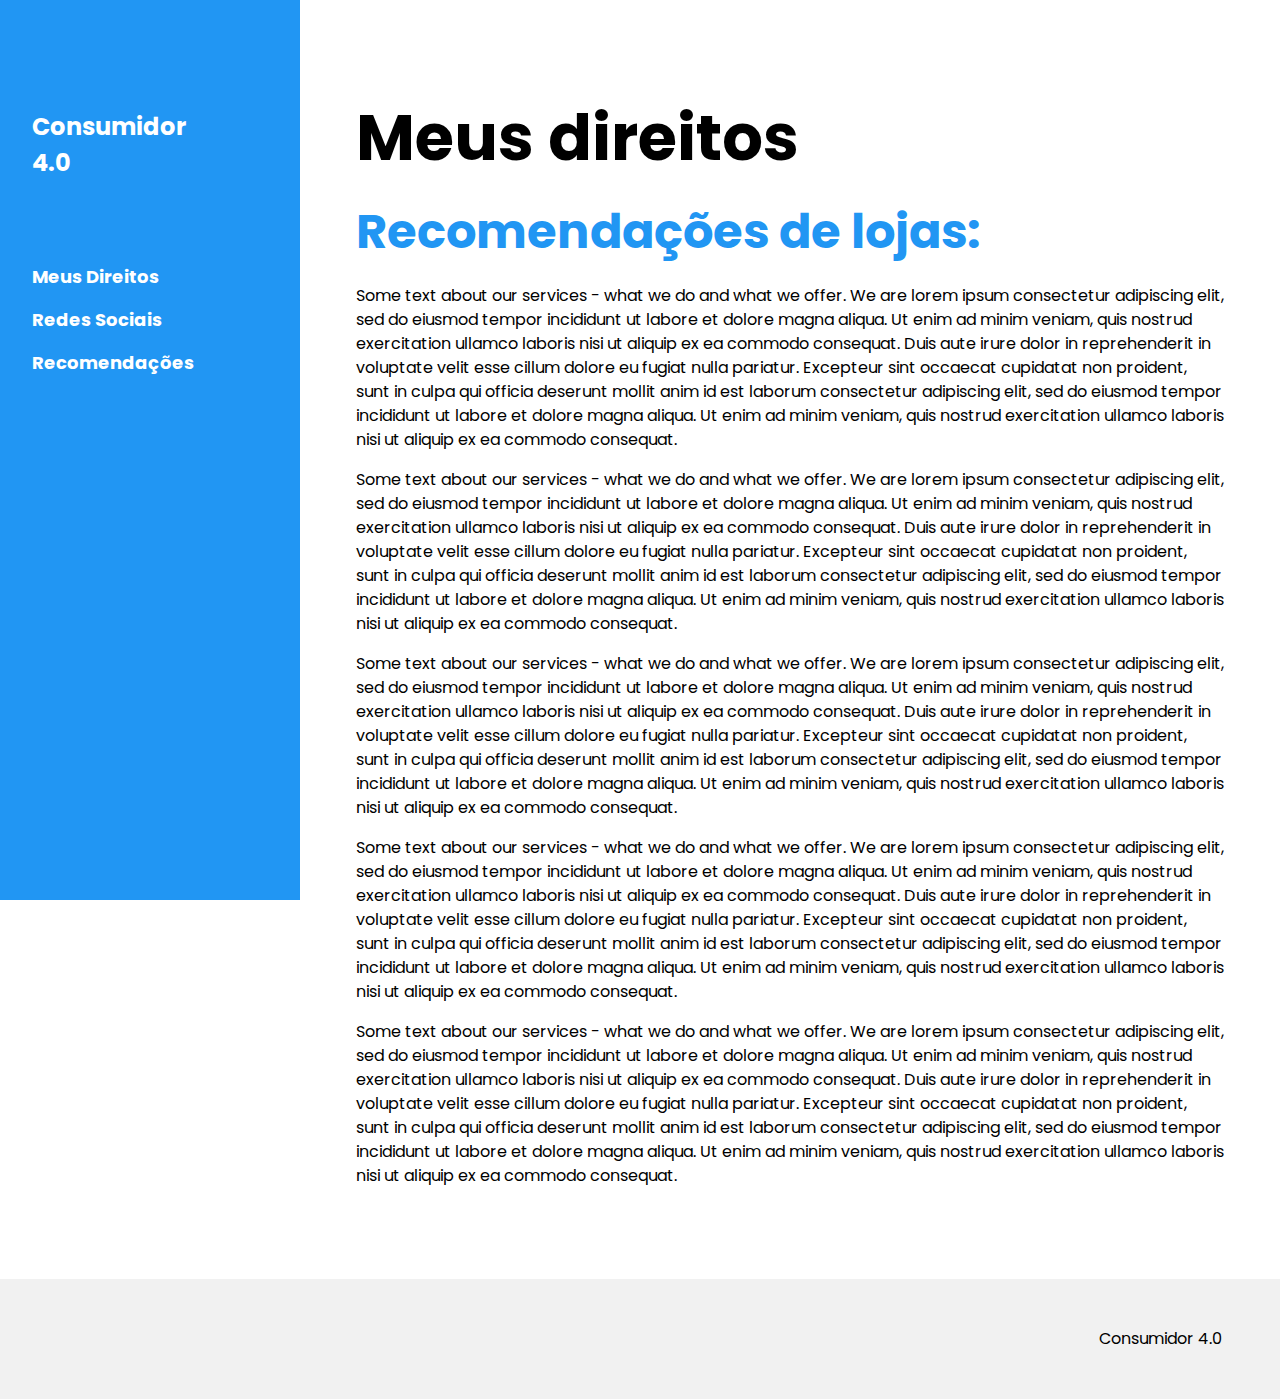
==== recomendacoes.html @ 2b65c7f9 "inicializa repositorio do site consumidor 40" ====
<!DOCTYPE html>
<html lang="en">
<title>Consumidor 4.0</title>
<meta charset="UTF-8">
<meta name="viewport" content="width=device-width, initial-scale=1">
<link rel="stylesheet" href="style.css" type="text/css">
<script type="text/javascript" src="script.js"></script>
<link rel="stylesheet" href="https://fonts.googleapis.com/css?family=Poppins">

<style>
body,h1,h2,h3,h4,h5 {font-family: "Poppins", sans-serif}
body {font-size:16px;}
.w3-half img{margin-bottom:-6px;margin-top:16px;opacity:0.8;cursor:pointer}
.w3-half img:hover{opacity:1}
</style>
<body>

<!-- Menu da esquerda -->
<nav class="w3-sidebar w3-blue w3-collapse w3-top w3-large w3-padding" style="z-index:3;width:300px;font-weight:bold;" id="mySidebar"><br>
  <a href="javascript:void(0)" onclick="w3_close()" class="w3-button w3-hide-large w3-display-topleft" style="width:100%;font-size:22px">Close Menu</a>
  <div class="w3-container">
    <h3 class="w3-padding-64"><b>Consumidor<br>4.0</b></h3>
  </div>
  <div class="w3-bar-block">
    <a href="index.html" onclick="w3_close()" class="w3-bar-item w3-button w3-hover-white">Meus Direitos</a> 
    <a href="redes.html" onclick="w3_close()" class="w3-bar-item w3-button w3-hover-white">Redes Sociais</a> 
    <a href="#" onclick="w3_close()" class="w3-bar-item w3-button w3-hover-white">Recomendações</a> 
  </div>
</nav>

<!-- Menu de cima em telas pequenas -->
<header class="w3-container w3-top w3-hide-large w3-blue w3-xlarge w3-padding">
  <a href="javascript:void(0)" class="w3-button w3-blue w3-margin-right" onclick="w3_open()">☰</a>
  <span>Company Name</span>
</header>

<!-- Efeito de sobreposição ao abrir a barra lateral em telas pequenas -->
<div class="w3-overlay w3-hide-large" onclick="w3_close()" style="cursor:pointer" title="close side menu" id="myOverlay"></div>

<!-- !Conteudo da página! -->
<div class="w3-main" style="margin-left:340px;margin-right:40px">

  <!-- Conteudo -->
  <div class="w3-container" style="margin-top:80px" id="showcase">
    <h1 class="w3-jumbo"><b>Meus direitos</b></h1>
    <h1 class="w3-xxxlarge w3-text-blue"><b>Recomendações de lojas:</b></h1>
    <p>Some text about our services - what we do and what we offer. We are lorem ipsum consectetur adipiscing elit, sed do eiusmod tempor incididunt ut labore et dolore magna aliqua. Ut enim ad minim veniam, quis nostrud exercitation ullamco laboris nisi ut aliquip ex ea commodo consequat. Duis aute irure
    dolor in reprehenderit in voluptate velit esse cillum dolore eu fugiat nulla pariatur. Excepteur sint occaecat cupidatat non proident, sunt in culpa qui officia deserunt mollit anim id est laborum consectetur adipiscing elit, sed do eiusmod tempor
    incididunt ut labore et dolore magna aliqua. Ut enim ad minim veniam, quis nostrud exercitation ullamco laboris nisi ut aliquip ex ea commodo consequat.
    </p>
    <p>Some text about our services - what we do and what we offer. We are lorem ipsum consectetur adipiscing elit, sed do eiusmod tempor incididunt ut labore et dolore magna aliqua. Ut enim ad minim veniam, quis nostrud exercitation ullamco laboris nisi ut aliquip ex ea commodo consequat. Duis aute irure
    dolor in reprehenderit in voluptate velit esse cillum dolore eu fugiat nulla pariatur. Excepteur sint occaecat cupidatat non proident, sunt in culpa qui officia deserunt mollit anim id est laborum consectetur adipiscing elit, sed do eiusmod tempor
    incididunt ut labore et dolore magna aliqua. Ut enim ad minim veniam, quis nostrud exercitation ullamco laboris nisi ut aliquip ex ea commodo consequat.
    </p>
    <p>Some text about our services - what we do and what we offer. We are lorem ipsum consectetur adipiscing elit, sed do eiusmod tempor incididunt ut labore et dolore magna aliqua. Ut enim ad minim veniam, quis nostrud exercitation ullamco laboris nisi ut aliquip ex ea commodo consequat. Duis aute irure
    dolor in reprehenderit in voluptate velit esse cillum dolore eu fugiat nulla pariatur. Excepteur sint occaecat cupidatat non proident, sunt in culpa qui officia deserunt mollit anim id est laborum consectetur adipiscing elit, sed do eiusmod tempor
    incididunt ut labore et dolore magna aliqua. Ut enim ad minim veniam, quis nostrud exercitation ullamco laboris nisi ut aliquip ex ea commodo consequat.
    </p>
    <p>Some text about our services - what we do and what we offer. We are lorem ipsum consectetur adipiscing elit, sed do eiusmod tempor incididunt ut labore et dolore magna aliqua. Ut enim ad minim veniam, quis nostrud exercitation ullamco laboris nisi ut aliquip ex ea commodo consequat. Duis aute irure
    dolor in reprehenderit in voluptate velit esse cillum dolore eu fugiat nulla pariatur. Excepteur sint occaecat cupidatat non proident, sunt in culpa qui officia deserunt mollit anim id est laborum consectetur adipiscing elit, sed do eiusmod tempor
    incididunt ut labore et dolore magna aliqua. Ut enim ad minim veniam, quis nostrud exercitation ullamco laboris nisi ut aliquip ex ea commodo consequat.
    </p>
    <p>Some text about our services - what we do and what we offer. We are lorem ipsum consectetur adipiscing elit, sed do eiusmod tempor incididunt ut labore et dolore magna aliqua. Ut enim ad minim veniam, quis nostrud exercitation ullamco laboris nisi ut aliquip ex ea commodo consequat. Duis aute irure
    dolor in reprehenderit in voluptate velit esse cillum dolore eu fugiat nulla pariatur. Excepteur sint occaecat cupidatat non proident, sunt in culpa qui officia deserunt mollit anim id est laborum consectetur adipiscing elit, sed do eiusmod tempor
    incididunt ut labore et dolore magna aliqua. Ut enim ad minim veniam, quis nostrud exercitation ullamco laboris nisi ut aliquip ex ea commodo consequat.
    </p>
  </div>
  
  <!-- Photo grid (modal) 
  <div class="w3-row-padding">
    <div class="w3-half">
      <img src="/w3images/kitchenconcrete.jpg" style="width:100%" onclick="onClick(this)" alt="Concrete meets bricks">
      <img src="/w3images/livingroom.jpg" style="width:100%" onclick="onClick(this)" alt="Light, white and tight scandinavian design">
      <img src="/w3images/diningroom.jpg" style="width:100%" onclick="onClick(this)" alt="White walls with designer chairs">
    </div>

    <div class="w3-half">
      <img src="/w3images/atrium.jpg" style="width:100%" onclick="onClick(this)" alt="Windows for the atrium">
      <img src="/w3images/bedroom.jpg" style="width:100%" onclick="onClick(this)" alt="Bedroom and office in one space">
      <img src="/w3images/livingroom2.jpg" style="width:100%" onclick="onClick(this)" alt="Scandinavian design">
    </div>
  </div> -->

  <!-- Modal for full size images on click
  <div id="modal01" class="w3-modal w3-black" style="padding-top:0" onclick="this.style.display='none'">
    <span class="w3-button w3-black w3-xxlarge w3-display-topright">×</span>
    <div class="w3-modal-content w3-animate-zoom w3-center w3-transparent w3-padding-64">
      <img id="img01" class="w3-image">
      <p id="caption"></p>
    </div>
  </div> -->

<!-- Conteúdo da página final -->
</div>

<!-- W3.CSS Container -->
<div class="w3-light-grey w3-container w3-padding-32" style="margin-top:75px;padding-right:58px"><p class="w3-right">Consumidor 4.0</p></div>

<script>
// Script para abrir e fechar a barra lateral
function w3_open() {
  document.getElementById("mySidebar").style.display = "block";
  document.getElementById("myOverlay").style.display = "block";
}
 
function w3_close() {
  document.getElementById("mySidebar").style.display = "none";
  document.getElementById("myOverlay").style.display = "none";
}

// Galeria de imagens modal
function onClick(element) {
  document.getElementById("img01").src = element.src;
  document.getElementById("modal01").style.display = "block";
  var captionText = document.getElementById("caption");
  captionText.innerHTML = element.alt;
}
</script>

</body>
</html>
---- style.css ----
html {
	box-sizing: border-box
}

*,
*:before,
*:after {
	box-sizing: inherit
}

html {
	-ms-text-size-adjust: 100%;
	-webkit-text-size-adjust: 100%
}

body {
	margin: 0
}

article,
aside,
details,
figcaption,
figure,
footer,
header,
main,
menu,
nav,
section {
	display: block
}

summary {
	display: list-item
}

audio,
canvas,
progress,
video {
	display: inline-block
}

progress {
	vertical-align: baseline
}

audio:not([controls]) {
	display: none;
	height: 0
}

[hidden],
template {
	display: none
}

a {
	background-color: transparent
}

a:active,
a:hover {
	outline-width: 0
}

abbr[title] {
	border-bottom: none;
	text-decoration: underline;
	text-decoration: underline dotted
}

b,
strong {
	font-weight: bolder
}

dfn {
	font-style: italic
}

mark {
	background: #ff0;
	color: #000
}

small {
	font-size: 80%
}

sub,
sup {
	font-size: 75%;
	line-height: 0;
	position: relative;
	vertical-align: baseline
}

sub {
	bottom: -0.25em
}

sup {
	top: -0.5em
}

figure {
	margin: 1em 40px
}

img {
	border-style: none
}

code,
kbd,
pre,
samp {
	font-family: monospace, monospace;
	font-size: 1em
}

hr {
	box-sizing: content-box;
	height: 0;
	overflow: visible
}

button,
input,
select,
textarea,
optgroup {
	font: inherit;
	margin: 0
}

optgroup {
	font-weight: bold
}

button,
input {
	overflow: visible
}

button,
select {
	text-transform: none
}

button,
[type=button],
[type=reset],
[type=submit] {
	-webkit-appearance: button
}

button::-moz-focus-inner,
[type=button]::-moz-focus-inner,
[type=reset]::-moz-focus-inner,
[type=submit]::-moz-focus-inner {
	border-style: none;
	padding: 0
}

button:-moz-focusring,
[type=button]:-moz-focusring,
[type=reset]:-moz-focusring,
[type=submit]:-moz-focusring {
	outline: 1px dotted ButtonText
}

fieldset {
	border: 1px solid #c0c0c0;
	margin: 0 2px;
	padding: .35em .625em .75em
}

legend {
	color: inherit;
	display: table;
	max-width: 100%;
	padding: 0;
	white-space: normal
}

textarea {
	overflow: auto
}

[type=checkbox],
[type=radio] {
	padding: 0
}

[type=number]::-webkit-inner-spin-button,
[type=number]::-webkit-outer-spin-button {
	height: auto
}

[type=search] {
	-webkit-appearance: textfield;
	outline-offset: -2px
}

[type=search]::-webkit-search-decoration {
	-webkit-appearance: none
}

::-webkit-file-upload-button {
	-webkit-appearance: button;
	font: inherit
}


/* End extract */

html,
body {
	font-family: Verdana, sans-serif;
	font-size: 15px;
	line-height: 1.5
}

html {
	overflow-x: hidden
}

h1 {
	font-size: 36px
}

h2 {
	font-size: 30px
}

h3 {
	font-size: 24px
}

h4 {
	font-size: 20px
}

h5 {
	font-size: 18px
}

h6 {
	font-size: 16px
}

.w3-serif {
	font-family: serif
}

h1,
h2,
h3,
h4,
h5,
h6 {
	font-family: "Segoe UI", Arial, sans-serif;
	font-weight: 400;
	margin: 10px 0
}

.w3-wide {
	letter-spacing: 4px
}

hr {
	border: 0;
	border-top: 1px solid #eee;
	margin: 20px 0
}

.w3-image {
	max-width: 100%;
	height: auto
}

img {
	vertical-align: middle
}

a {
	color: inherit
}

.w3-table,
.w3-table-all {
	border-collapse: collapse;
	border-spacing: 0;
	width: 100%;
	display: table
}

.w3-table-all {
	border: 1px solid #ccc
}

.w3-bordered tr,
.w3-table-all tr {
	border-bottom: 1px solid #ddd
}

.w3-striped tbody tr:nth-child(even) {
	background-color: #f1f1f1
}

.w3-table-all tr:nth-child(odd) {
	background-color: #fff
}

.w3-table-all tr:nth-child(even) {
	background-color: #f1f1f1
}

.w3-hoverable tbody tr:hover,
.w3-ul.w3-hoverable li:hover {
	background-color: #ccc
}

.w3-centered tr th,
.w3-centered tr td {
	text-align: center
}

.w3-table td,
.w3-table th,
.w3-table-all td,
.w3-table-all th {
	padding: 8px 8px;
	display: table-cell;
	text-align: left;
	vertical-align: top
}

.w3-table th:first-child,
.w3-table td:first-child,
.w3-table-all th:first-child,
.w3-table-all td:first-child {
	padding-left: 16px
}

.w3-btn,
.w3-button {
	border: none;
	display: inline-block;
	padding: 8px 16px;
	vertical-align: middle;
	overflow: hidden;
	text-decoration: none;
	color: inherit;
	background-color: inherit;
	text-align: center;
	cursor: pointer;
	white-space: nowrap
}

.w3-btn:hover {
	box-shadow: 0 8px 16px 0 rgba(0, 0, 0, 0.2), 0 6px 20px 0 rgba(0, 0, 0, 0.19)
}

.w3-btn,
.w3-button {
	-webkit-touch-callout: none;
	-webkit-user-select: none;
	-khtml-user-select: none;
	-moz-user-select: none;
	-ms-user-select: none;
	user-select: none
}

.w3-disabled,
.w3-btn:disabled,
.w3-button:disabled {
	cursor: not-allowed;
	opacity: 0.3
}

.w3-disabled *,
:disabled * {
	pointer-events: none
}

.w3-btn.w3-disabled:hover,
.w3-btn:disabled:hover {
	box-shadow: none
}

.w3-badge,
.w3-tag {
	background-color: #000;
	color: #fff;
	display: inline-block;
	padding-left: 8px;
	padding-right: 8px;
	text-align: center
}

.w3-badge {
	border-radius: 50%
}

.w3-ul {
	list-style-type: none;
	padding: 0;
	margin: 0
}

.w3-ul li {
	padding: 8px 16px;
	border-bottom: 1px solid #ddd
}

.w3-ul li:last-child {
	border-bottom: none
}

.w3-tooltip,
.w3-display-container {
	position: relative
}

.w3-tooltip .w3-text {
	display: none
}

.w3-tooltip:hover .w3-text {
	display: inline-block
}

.w3-ripple:active {
	opacity: 0.5
}

.w3-ripple {
	transition: opacity 0s
}

.w3-input {
	padding: 8px;
	display: block;
	border: none;
	border-bottom: 1px solid #ccc;
	width: 100%
}

.w3-select {
	padding: 9px 0;
	width: 100%;
	border: none;
	border-bottom: 1px solid #ccc
}

.w3-dropdown-click,
.w3-dropdown-hover {
	position: relative;
	display: inline-block;
	cursor: pointer
}

.w3-dropdown-hover:hover .w3-dropdown-content {
	display: block
}

.w3-dropdown-hover:first-child,
.w3-dropdown-click:hover {
	background-color: #ccc;
	color: #000
}

.w3-dropdown-hover:hover>.w3-button:first-child,
.w3-dropdown-click:hover>.w3-button:first-child {
	background-color: #ccc;
	color: #000
}

.w3-dropdown-content {
	cursor: auto;
	color: #000;
	background-color: #fff;
	display: none;
	position: absolute;
	min-width: 160px;
	margin: 0;
	padding: 0;
	z-index: 1
}

.w3-check,
.w3-radio {
	width: 24px;
	height: 24px;
	position: relative;
	top: 6px
}

.w3-sidebar {
	height: 100%;
	width: 200px;
	background-color: #fff;
	position: fixed!important;
	z-index: 1;
	overflow: auto
}

.w3-bar-block .w3-dropdown-hover,
.w3-bar-block .w3-dropdown-click {
	width: 100%
}

.w3-bar-block .w3-dropdown-hover .w3-dropdown-content,
.w3-bar-block .w3-dropdown-click .w3-dropdown-content {
	min-width: 100%
}

.w3-bar-block .w3-dropdown-hover .w3-button,
.w3-bar-block .w3-dropdown-click .w3-button {
	width: 100%;
	text-align: left;
	padding: 8px 16px
}

.w3-main,
#main {
	transition: margin-left .4s
}

.w3-modal {
	z-index: 3;
	display: none;
	padding-top: 100px;
	position: fixed;
	left: 0;
	top: 0;
	width: 100%;
	height: 100%;
	overflow: auto;
	background-color: rgb(0, 0, 0);
	background-color: rgba(0, 0, 0, 0.4)
}

.w3-modal-content {
	margin: auto;
	background-color: #fff;
	position: relative;
	padding: 0;
	outline: 0;
	width: 600px
}

.w3-bar {
	width: 100%;
	overflow: hidden
}

.w3-center .w3-bar {
	display: inline-block;
	width: auto
}

.w3-bar .w3-bar-item {
	padding: 8px 16px;
	float: left;
	width: auto;
	border: none;
	display: block;
	outline: 0
}

.w3-bar .w3-dropdown-hover,
.w3-bar .w3-dropdown-click {
	position: static;
	float: left
}

.w3-bar .w3-button {
	white-space: normal
}

.w3-bar-block .w3-bar-item {
	width: 100%;
	display: block;
	padding: 8px 16px;
	text-align: left;
	border: none;
	white-space: normal;
	float: none;
	outline: 0
}

.w3-bar-block.w3-center .w3-bar-item {
	text-align: center
}

.w3-block {
	display: block;
	width: 100%
}

.w3-responsive {
	display: block;
	overflow-x: auto
}

.w3-container:after,
.w3-container:before,
.w3-panel:after,
.w3-panel:before,
.w3-row:after,
.w3-row:before,
.w3-row-padding:after,
.w3-row-padding:before,
.w3-cell-row:before,
.w3-cell-row:after,
.w3-clear:after,
.w3-clear:before,
.w3-bar:before,
.w3-bar:after {
	content: "";
	display: table;
	clear: both
}

.w3-col,
.w3-half,
.w3-third,
.w3-twothird,
.w3-threequarter,
.w3-quarter {
	float: left;
	width: 100%
}

.w3-col.s1 {
	width: 8.33333%
}

.w3-col.s2 {
	width: 16.66666%
}

.w3-col.s3 {
	width: 24.99999%
}

.w3-col.s4 {
	width: 33.33333%
}

.w3-col.s5 {
	width: 41.66666%
}

.w3-col.s6 {
	width: 49.99999%
}

.w3-col.s7 {
	width: 58.33333%
}

.w3-col.s8 {
	width: 66.66666%
}

.w3-col.s9 {
	width: 74.99999%
}

.w3-col.s10 {
	width: 83.33333%
}

.w3-col.s11 {
	width: 91.66666%
}

.w3-col.s12 {
	width: 99.99999%
}

@media (min-width:601px) {
	.w3-col.m1 {
		width: 8.33333%
	}
	.w3-col.m2 {
		width: 16.66666%
	}
	.w3-col.m3,
	.w3-quarter {
		width: 24.99999%
	}
	.w3-col.m4,
	.w3-third {
		width: 33.33333%
	}
	.w3-col.m5 {
		width: 41.66666%
	}
	.w3-col.m6,
	.w3-half {
		width: 49.99999%
	}
	.w3-col.m7 {
		width: 58.33333%
	}
	.w3-col.m8,
	.w3-twothird {
		width: 66.66666%
	}
	.w3-col.m9,
	.w3-threequarter {
		width: 74.99999%
	}
	.w3-col.m10 {
		width: 83.33333%
	}
	.w3-col.m11 {
		width: 91.66666%
	}
	.w3-col.m12 {
		width: 99.99999%
	}
}

@media (min-width:993px) {
	.w3-col.l1 {
		width: 8.33333%
	}
	.w3-col.l2 {
		width: 16.66666%
	}
	.w3-col.l3 {
		width: 24.99999%
	}
	.w3-col.l4 {
		width: 33.33333%
	}
	.w3-col.l5 {
		width: 41.66666%
	}
	.w3-col.l6 {
		width: 49.99999%
	}
	.w3-col.l7 {
		width: 58.33333%
	}
	.w3-col.l8 {
		width: 66.66666%
	}
	.w3-col.l9 {
		width: 74.99999%
	}
	.w3-col.l10 {
		width: 83.33333%
	}
	.w3-col.l11 {
		width: 91.66666%
	}
	.w3-col.l12 {
		width: 99.99999%
	}
}

.w3-rest {
	overflow: hidden
}

.w3-stretch {
	margin-left: -16px;
	margin-right: -16px
}

.w3-content,
.w3-auto {
	margin-left: auto;
	margin-right: auto
}

.w3-content {
	max-width: 980px
}

.w3-auto {
	max-width: 1140px
}

.w3-cell-row {
	display: table;
	width: 100%
}

.w3-cell {
	display: table-cell
}

.w3-cell-top {
	vertical-align: top
}

.w3-cell-middle {
	vertical-align: middle
}

.w3-cell-bottom {
	vertical-align: bottom
}

.w3-hide {
	display: none!important
}

.w3-show-block,
.w3-show {
	display: block!important
}

.w3-show-inline-block {
	display: inline-block!important
}

@media (max-width:1205px) {
	.w3-auto {
		max-width: 95%
	}
}

@media (max-width:600px) {
	.w3-modal-content {
		margin: 0 10px;
		width: auto!important
	}
	.w3-modal {
		padding-top: 30px
	}
	.w3-dropdown-hover.w3-mobile .w3-dropdown-content,
	.w3-dropdown-click.w3-mobile .w3-dropdown-content {
		position: relative
	}
	.w3-hide-small {
		display: none!important
	}
	.w3-mobile {
		display: block;
		width: 100%!important
	}
	.w3-bar-item.w3-mobile,
	.w3-dropdown-hover.w3-mobile,
	.w3-dropdown-click.w3-mobile {
		text-align: center
	}
	.w3-dropdown-hover.w3-mobile,
	.w3-dropdown-hover.w3-mobile .w3-btn,
	.w3-dropdown-hover.w3-mobile .w3-button,
	.w3-dropdown-click.w3-mobile,
	.w3-dropdown-click.w3-mobile .w3-btn,
	.w3-dropdown-click.w3-mobile .w3-button {
		width: 100%
	}
}

@media (max-width:768px) {
	.w3-modal-content {
		width: 500px
	}
	.w3-modal {
		padding-top: 50px
	}
}

@media (min-width:993px) {
	.w3-modal-content {
		width: 900px
	}
	.w3-hide-large {
		display: none!important
	}
	.w3-sidebar.w3-collapse {
		display: block!important
	}
}

@media (max-width:992px) and (min-width:601px) {
	.w3-hide-medium {
		display: none!important
	}
}

@media (max-width:992px) {
	.w3-sidebar.w3-collapse {
		display: none
	}
	.w3-main {
		margin-left: 0!important;
		margin-right: 0!important
	}
	.w3-auto {
		max-width: 100%
	}
}

.w3-top,
.w3-bottom {
	position: fixed;
	width: 100%;
	z-index: 1
}

.w3-top {
	top: 0
}

.w3-bottom {
	bottom: 0
}

.w3-overlay {
	position: fixed;
	display: none;
	width: 100%;
	height: 100%;
	top: 0;
	left: 0;
	right: 0;
	bottom: 0;
	background-color: rgba(0, 0, 0, 0.5);
	z-index: 2
}

.w3-display-topleft {
	position: absolute;
	left: 0;
	top: 0
}

.w3-display-topright {
	position: absolute;
	right: 0;
	top: 0
}

.w3-display-bottomleft {
	position: absolute;
	left: 0;
	bottom: 0
}

.w3-display-bottomright {
	position: absolute;
	right: 0;
	bottom: 0
}

.w3-display-middle {
	position: absolute;
	top: 50%;
	left: 50%;
	transform: translate(-50%, -50%);
	-ms-transform: translate(-50%, -50%)
}

.w3-display-left {
	position: absolute;
	top: 50%;
	left: 0%;
	transform: translate(0%, -50%);
	-ms-transform: translate(-0%, -50%)
}

.w3-display-right {
	position: absolute;
	top: 50%;
	right: 0%;
	transform: translate(0%, -50%);
	-ms-transform: translate(0%, -50%)
}

.w3-display-topmiddle {
	position: absolute;
	left: 50%;
	top: 0;
	transform: translate(-50%, 0%);
	-ms-transform: translate(-50%, 0%)
}

.w3-display-bottommiddle {
	position: absolute;
	left: 50%;
	bottom: 0;
	transform: translate(-50%, 0%);
	-ms-transform: translate(-50%, 0%)
}

.w3-display-container:hover .w3-display-hover {
	display: block
}

.w3-display-container:hover span.w3-display-hover {
	display: inline-block
}

.w3-display-hover {
	display: none
}

.w3-display-position {
	position: absolute
}

.w3-circle {
	border-radius: 50%
}

.w3-round-small {
	border-radius: 2px
}

.w3-round,
.w3-round-medium {
	border-radius: 4px
}

.w3-round-large {
	border-radius: 8px
}

.w3-round-xlarge {
	border-radius: 16px
}

.w3-round-xxlarge {
	border-radius: 32px
}

.w3-row-padding,
.w3-row-padding>.w3-half,
.w3-row-padding>.w3-third,
.w3-row-padding>.w3-twothird,
.w3-row-padding>.w3-threequarter,
.w3-row-padding>.w3-quarter,
.w3-row-padding>.w3-col {
	padding: 0 8px
}

.w3-container,
.w3-panel {
	padding: 0.01em 16px
}

.w3-panel {
	margin-top: 16px;
	margin-bottom: 16px
}

.w3-code,
.w3-codespan {
	font-family: Consolas, "courier new";
	font-size: 16px
}

.w3-code {
	width: auto;
	background-color: #fff;
	padding: 8px 12px;
	border-left: 4px solid #4CAF50;
	word-wrap: break-word
}

.w3-codespan {
	color: crimson;
	background-color: #f1f1f1;
	padding-left: 4px;
	padding-right: 4px;
	font-size: 110%
}

.w3-card,
.w3-card-2 {
	box-shadow: 0 2px 5px 0 rgba(0, 0, 0, 0.16), 0 2px 10px 0 rgba(0, 0, 0, 0.12)
}

.w3-card-4,
.w3-hover-shadow:hover {
	box-shadow: 0 4px 10px 0 rgba(0, 0, 0, 0.2), 0 4px 20px 0 rgba(0, 0, 0, 0.19)
}

.w3-spin {
	animation: w3-spin 2s infinite linear
}

@keyframes w3-spin {
	0% {
		transform: rotate(0deg)
	}
	100% {
		transform: rotate(359deg)
	}
}

.w3-animate-fading {
	animation: fading 10s infinite
}

@keyframes fading {
	0% {
		opacity: 0
	}
	50% {
		opacity: 1
	}
	100% {
		opacity: 0
	}
}

.w3-animate-opacity {
	animation: opac 0.8s
}

@keyframes opac {
	from {
		opacity: 0
	}
	to {
		opacity: 1
	}
}

.w3-animate-top {
	position: relative;
	animation: animatetop 0.4s
}

@keyframes animatetop {
	from {
		top: -300px;
		opacity: 0
	}
	to {
		top: 0;
		opacity: 1
	}
}

.w3-animate-left {
	position: relative;
	animation: animateleft 0.4s
}

@keyframes animateleft {
	from {
		left: -300px;
		opacity: 0
	}
	to {
		left: 0;
		opacity: 1
	}
}

.w3-animate-right {
	position: relative;
	animation: animateright 0.4s
}

@keyframes animateright {
	from {
		right: -300px;
		opacity: 0
	}
	to {
		right: 0;
		opacity: 1
	}
}

.w3-animate-bottom {
	position: relative;
	animation: animatebottom 0.4s
}

@keyframes animatebottom {
	from {
		bottom: -300px;
		opacity: 0
	}
	to {
		bottom: 0;
		opacity: 1
	}
}

.w3-animate-zoom {
	animation: animatezoom 0.6s
}

@keyframes animatezoom {
	from {
		transform: scale(0)
	}
	to {
		transform: scale(1)
	}
}

.w3-animate-input {
	transition: width 0.4s ease-in-out
}

.w3-animate-input:focus {
	width: 100%!important
}

.w3-opacity,
.w3-hover-opacity:hover {
	opacity: 0.60
}

.w3-opacity-off,
.w3-hover-opacity-off:hover {
	opacity: 1
}

.w3-opacity-max {
	opacity: 0.25
}

.w3-opacity-min {
	opacity: 0.75
}

.w3-greyscale-max,
.w3-grayscale-max,
.w3-hover-greyscale:hover,
.w3-hover-grayscale:hover {
	filter: grayscale(100%)
}

.w3-greyscale,
.w3-grayscale {
	filter: grayscale(75%)
}

.w3-greyscale-min,
.w3-grayscale-min {
	filter: grayscale(50%)
}

.w3-sepia {
	filter: sepia(75%)
}

.w3-sepia-max,
.w3-hover-sepia:hover {
	filter: sepia(100%)
}

.w3-sepia-min {
	filter: sepia(50%)
}

.w3-tiny {
	font-size: 10px!important
}

.w3-small {
	font-size: 12px!important
}

.w3-medium {
	font-size: 15px!important
}

.w3-large {
	font-size: 18px!important
}

.w3-xlarge {
	font-size: 24px!important
}

.w3-xxlarge {
	font-size: 36px!important
}

.w3-xxxlarge {
	font-size: 48px!important
}

.w3-jumbo {
	font-size: 64px!important
}

.w3-left-align {
	text-align: left!important
}

.w3-right-align {
	text-align: right!important
}

.w3-justify {
	text-align: justify!important
}

.w3-center {
	text-align: center!important
}

.w3-border-0 {
	border: 0!important
}

.w3-border {
	border: 1px solid #ccc!important
}

.w3-border-top {
	border-top: 1px solid #ccc!important
}

.w3-border-bottom {
	border-bottom: 1px solid #ccc!important
}

.w3-border-left {
	border-left: 1px solid #ccc!important
}

.w3-border-right {
	border-right: 1px solid #ccc!important
}

.w3-topbar {
	border-top: 6px solid #ccc!important
}

.w3-bottombar {
	border-bottom: 6px solid #ccc!important
}

.w3-leftbar {
	border-left: 6px solid #ccc!important
}

.w3-rightbar {
	border-right: 6px solid #ccc!important
}

.w3-section,
.w3-code {
	margin-top: 16px!important;
	margin-bottom: 16px!important
}

.w3-margin {
	margin: 16px!important
}

.w3-margin-top {
	margin-top: 16px!important
}

.w3-margin-bottom {
	margin-bottom: 16px!important
}

.w3-margin-left {
	margin-left: 16px!important
}

.w3-margin-right {
	margin-right: 16px!important
}

.w3-padding-small {
	padding: 4px 8px!important
}

.w3-padding {
	padding: 8px 16px!important
}

.w3-padding-large {
	padding: 12px 24px!important
}

.w3-padding-16 {
	padding-top: 16px!important;
	padding-bottom: 16px!important
}

.w3-padding-24 {
	padding-top: 24px!important;
	padding-bottom: 24px!important
}

.w3-padding-32 {
	padding-top: 32px!important;
	padding-bottom: 32px!important
}

.w3-padding-48 {
	padding-top: 48px!important;
	padding-bottom: 48px!important
}

.w3-padding-64 {
	padding-top: 64px!important;
	padding-bottom: 64px!important
}

.w3-left {
	float: left!important
}

.w3-right {
	float: right!important
}

.w3-button:hover {
	color: #000!important;
	background-color: #ccc!important
}

.w3-transparent,
.w3-hover-none:hover {
	background-color: transparent!important
}

.w3-hover-none:hover {
	box-shadow: none!important
}


/* Colors */

.w3-amber,
.w3-hover-amber:hover {
	color: #000!important;
	background-color: #ffc107!important
}

.w3-aqua,
.w3-hover-aqua:hover {
	color: #000!important;
	background-color: #00ffff!important
}

.w3-blue,
.w3-hover-blue:hover {
	color: #fff!important;
	background-color: #2196F3!important
}

.w3-light-blue,
.w3-hover-light-blue:hover {
	color: #000!important;
	background-color: #87CEEB!important
}

.w3-brown,
.w3-hover-brown:hover {
	color: #fff!important;
	background-color: #795548!important
}

.w3-cyan,
.w3-hover-cyan:hover {
	color: #000!important;
	background-color: #00bcd4!important
}

.w3-blue-grey,
.w3-hover-blue-grey:hover,
.w3-blue-gray,
.w3-hover-blue-gray:hover {
	color: #fff!important;
	background-color: #607d8b!important
}

.w3-green,
.w3-hover-green:hover {
	color: #fff!important;
	background-color: #4CAF50!important
}

.w3-light-green,
.w3-hover-light-green:hover {
	color: #000!important;
	background-color: #8bc34a!important
}

.w3-indigo,
.w3-hover-indigo:hover {
	color: #fff!important;
	background-color: #3f51b5!important
}

.w3-khaki,
.w3-hover-khaki:hover {
	color: #000!important;
	background-color: #f0e68c!important
}

.w3-lime,
.w3-hover-lime:hover {
	color: #000!important;
	background-color: #cddc39!important
}

.w3-orange,
.w3-hover-orange:hover {
	color: #000!important;
	background-color: #ff9800!important
}

.w3-deep-orange,
.w3-hover-deep-orange:hover {
	color: #fff!important;
	background-color: #ff5722!important
}

.w3-pink,
.w3-hover-pink:hover {
	color: #fff!important;
	background-color: #e91e63!important
}

.w3-purple,
.w3-hover-purple:hover {
	color: #fff!important;
	background-color: #9c27b0!important
}

.w3-deep-purple,
.w3-hover-deep-purple:hover {
	color: #fff!important;
	background-color: #673ab7!important
}

.w3-red,
.w3-hover-red:hover {
	color: #fff!important;
	background-color: #f44336!important
}

.w3-sand,
.w3-hover-sand:hover {
	color: #000!important;
	background-color: #fdf5e6!important
}

.w3-teal,
.w3-hover-teal:hover {
	color: #fff!important;
	background-color: #009688!important
}

.w3-yellow,
.w3-hover-yellow:hover {
	color: #000!important;
	background-color: #ffeb3b!important
}

.w3-white,
.w3-hover-white:hover {
	color: #000!important;
	background-color: #fff!important
}

.w3-black,
.w3-hover-black:hover {
	color: #fff!important;
	background-color: #000!important
}

.w3-grey,
.w3-hover-grey:hover,
.w3-gray,
.w3-hover-gray:hover {
	color: #000!important;
	background-color: #9e9e9e!important
}

.w3-light-grey,
.w3-hover-light-grey:hover,
.w3-light-gray,
.w3-hover-light-gray:hover {
	color: #000!important;
	background-color: #f1f1f1!important
}

.w3-dark-grey,
.w3-hover-dark-grey:hover,
.w3-dark-gray,
.w3-hover-dark-gray:hover {
	color: #fff!important;
	background-color: #616161!important
}

.w3-pale-red,
.w3-hover-pale-red:hover {
	color: #000!important;
	background-color: #ffdddd!important
}

.w3-pale-green,
.w3-hover-pale-green:hover {
	color: #000!important;
	background-color: #ddffdd!important
}

.w3-pale-yellow,
.w3-hover-pale-yellow:hover {
	color: #000!important;
	background-color: #ffffcc!important
}

.w3-pale-blue,
.w3-hover-pale-blue:hover {
	color: #000!important;
	background-color: #ddffff!important
}

.w3-text-amber,
.w3-hover-text-amber:hover {
	color: #ffc107!important
}

.w3-text-aqua,
.w3-hover-text-aqua:hover {
	color: #00ffff!important
}

.w3-text-blue,
.w3-hover-text-blue:hover {
	color: #2196F3!important
}

.w3-text-light-blue,
.w3-hover-text-light-blue:hover {
	color: #87CEEB!important
}

.w3-text-brown,
.w3-hover-text-brown:hover {
	color: #795548!important
}

.w3-text-cyan,
.w3-hover-text-cyan:hover {
	color: #00bcd4!important
}

.w3-text-blue-grey,
.w3-hover-text-blue-grey:hover,
.w3-text-blue-gray,
.w3-hover-text-blue-gray:hover {
	color: #607d8b!important
}

.w3-text-green,
.w3-hover-text-green:hover {
	color: #4CAF50!important
}

.w3-text-light-green,
.w3-hover-text-light-green:hover {
	color: #8bc34a!important
}

.w3-text-indigo,
.w3-hover-text-indigo:hover {
	color: #3f51b5!important
}

.w3-text-khaki,
.w3-hover-text-khaki:hover {
	color: #b4aa50!important
}

.w3-text-lime,
.w3-hover-text-lime:hover {
	color: #cddc39!important
}

.w3-text-orange,
.w3-hover-text-orange:hover {
	color: #ff9800!important
}

.w3-text-deep-orange,
.w3-hover-text-deep-orange:hover {
	color: #ff5722!important
}

.w3-text-pink,
.w3-hover-text-pink:hover {
	color: #e91e63!important
}

.w3-text-purple,
.w3-hover-text-purple:hover {
	color: #9c27b0!important
}

.w3-text-deep-purple,
.w3-hover-text-deep-purple:hover {
	color: #673ab7!important
}

.w3-text-red,
.w3-hover-text-red:hover {
	color: #f44336!important
}

.w3-text-sand,
.w3-hover-text-sand:hover {
	color: #fdf5e6!important
}

.w3-text-teal,
.w3-hover-text-teal:hover {
	color: #009688!important
}

.w3-text-yellow,
.w3-hover-text-yellow:hover {
	color: #d2be0e!important
}

.w3-text-white,
.w3-hover-text-white:hover {
	color: #fff!important
}

.w3-text-black,
.w3-hover-text-black:hover {
	color: #000!important
}

.w3-text-grey,
.w3-hover-text-grey:hover,
.w3-text-gray,
.w3-hover-text-gray:hover {
	color: #757575!important
}

.w3-text-light-grey,
.w3-hover-text-light-grey:hover,
.w3-text-light-gray,
.w3-hover-text-light-gray:hover {
	color: #f1f1f1!important
}

.w3-text-dark-grey,
.w3-hover-text-dark-grey:hover,
.w3-text-dark-gray,
.w3-hover-text-dark-gray:hover {
	color: #3a3a3a!important
}

.w3-border-amber,
.w3-hover-border-amber:hover {
	border-color: #ffc107!important
}

.w3-border-aqua,
.w3-hover-border-aqua:hover {
	border-color: #00ffff!important
}

.w3-border-blue,
.w3-hover-border-blue:hover {
	border-color: #2196F3!important
}

.w3-border-light-blue,
.w3-hover-border-light-blue:hover {
	border-color: #87CEEB!important
}

.w3-border-brown,
.w3-hover-border-brown:hover {
	border-color: #795548!important
}

.w3-border-cyan,
.w3-hover-border-cyan:hover {
	border-color: #00bcd4!important
}

.w3-border-blue-grey,
.w3-hover-border-blue-grey:hover,
.w3-border-blue-gray,
.w3-hover-border-blue-gray:hover {
	border-color: #607d8b!important
}

.w3-border-green,
.w3-hover-border-green:hover {
	border-color: #4CAF50!important
}

.w3-border-light-green,
.w3-hover-border-light-green:hover {
	border-color: #8bc34a!important
}

.w3-border-indigo,
.w3-hover-border-indigo:hover {
	border-color: #3f51b5!important
}

.w3-border-khaki,
.w3-hover-border-khaki:hover {
	border-color: #f0e68c!important
}

.w3-border-lime,
.w3-hover-border-lime:hover {
	border-color: #cddc39!important
}

.w3-border-orange,
.w3-hover-border-orange:hover {
	border-color: #ff9800!important
}

.w3-border-deep-orange,
.w3-hover-border-deep-orange:hover {
	border-color: #ff5722!important
}

.w3-border-pink,
.w3-hover-border-pink:hover {
	border-color: #e91e63!important
}

.w3-border-purple,
.w3-hover-border-purple:hover {
	border-color: #9c27b0!important
}

.w3-border-deep-purple,
.w3-hover-border-deep-purple:hover {
	border-color: #673ab7!important
}

.w3-border-red,
.w3-hover-border-red:hover {
	border-color: #f44336!important
}

.w3-border-sand,
.w3-hover-border-sand:hover {
	border-color: #fdf5e6!important
}

.w3-border-teal,
.w3-hover-border-teal:hover {
	border-color: #009688!important
}

.w3-border-yellow,
.w3-hover-border-yellow:hover {
	border-color: #ffeb3b!important
}

.w3-border-white,
.w3-hover-border-white:hover {
	border-color: #fff!important
}

.w3-border-black,
.w3-hover-border-black:hover {
	border-color: #000!important
}

.w3-border-grey,
.w3-hover-border-grey:hover,
.w3-border-gray,
.w3-hover-border-gray:hover {
	border-color: #9e9e9e!important
}

.w3-border-light-grey,
.w3-hover-border-light-grey:hover,
.w3-border-light-gray,
.w3-hover-border-light-gray:hover {
	border-color: #f1f1f1!important
}

.w3-border-dark-grey,
.w3-hover-border-dark-grey:hover,
.w3-border-dark-gray,
.w3-hover-border-dark-gray:hover {
	border-color: #616161!important
}

.w3-border-pale-red,
.w3-hover-border-pale-red:hover {
	border-color: #ffe7e7!important
}

.w3-border-pale-green,
.w3-hover-border-pale-green:hover {
	border-color: #e7ffe7!important
}

.w3-border-pale-yellow,
.w3-hover-border-pale-yellow:hover {
	border-color: #ffffcc!important
}

.w3-border-pale-blue,
.w3-hover-border-pale-blue:hover {
	border-color: #e7ffff!important
}

/* CSS Novas classes */

/* The grid: Four equal columns that floats next to each other */
.column {
	float: left;
	width: 10px;
	padding: 150px;
  }
  
  /* Style the images inside the grid */
  .column img {
	opacity: 0.8;
	cursor: pointer;
  }
  
  .column img:hover {
	opacity: 1;
  }
  
  /* Clear floats after the columns */
  .row:after {
	content: "";
	display: table;
	clear: both;
  }
  
  /* The expanding image container (positioning is needed to position the close button and the text) */
  .container {
	position: relative;
	display: none;
  }
  
  /* Expanding image text */
  #imgtext {
	position: absolute;
	bottom: 15px;
	left: 15px;
	color: white;
	font-size: 20px;
	display: block;
  	margin-left: auto;
  	margin-right: auto;
	
  }
  
  /* Closable button inside the image */
  .closebtn {
	position: absolute;
	top: 10px;
	right: 15px;
	color: white;
	font-size: 35px;
	cursor: pointer;
  }

  .icon {
	display: inline;
	padding-left: 380px;
  }
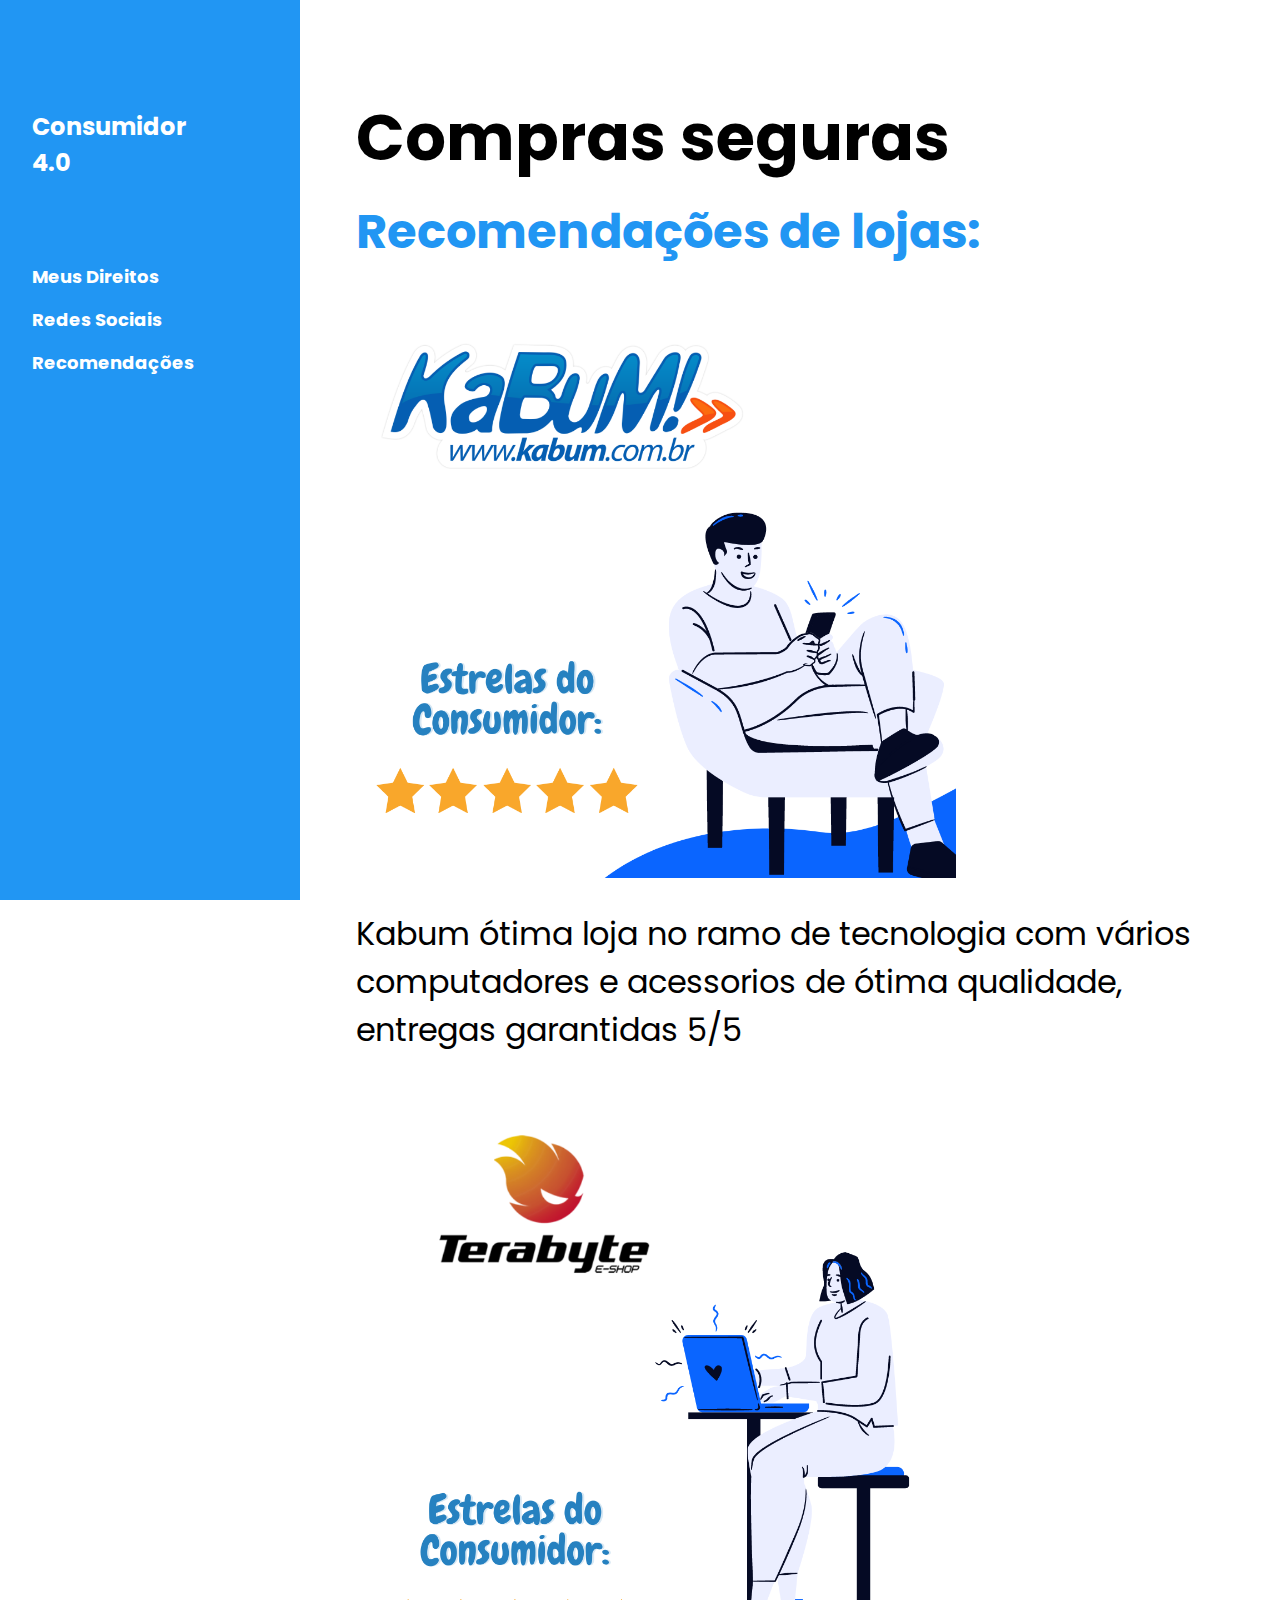
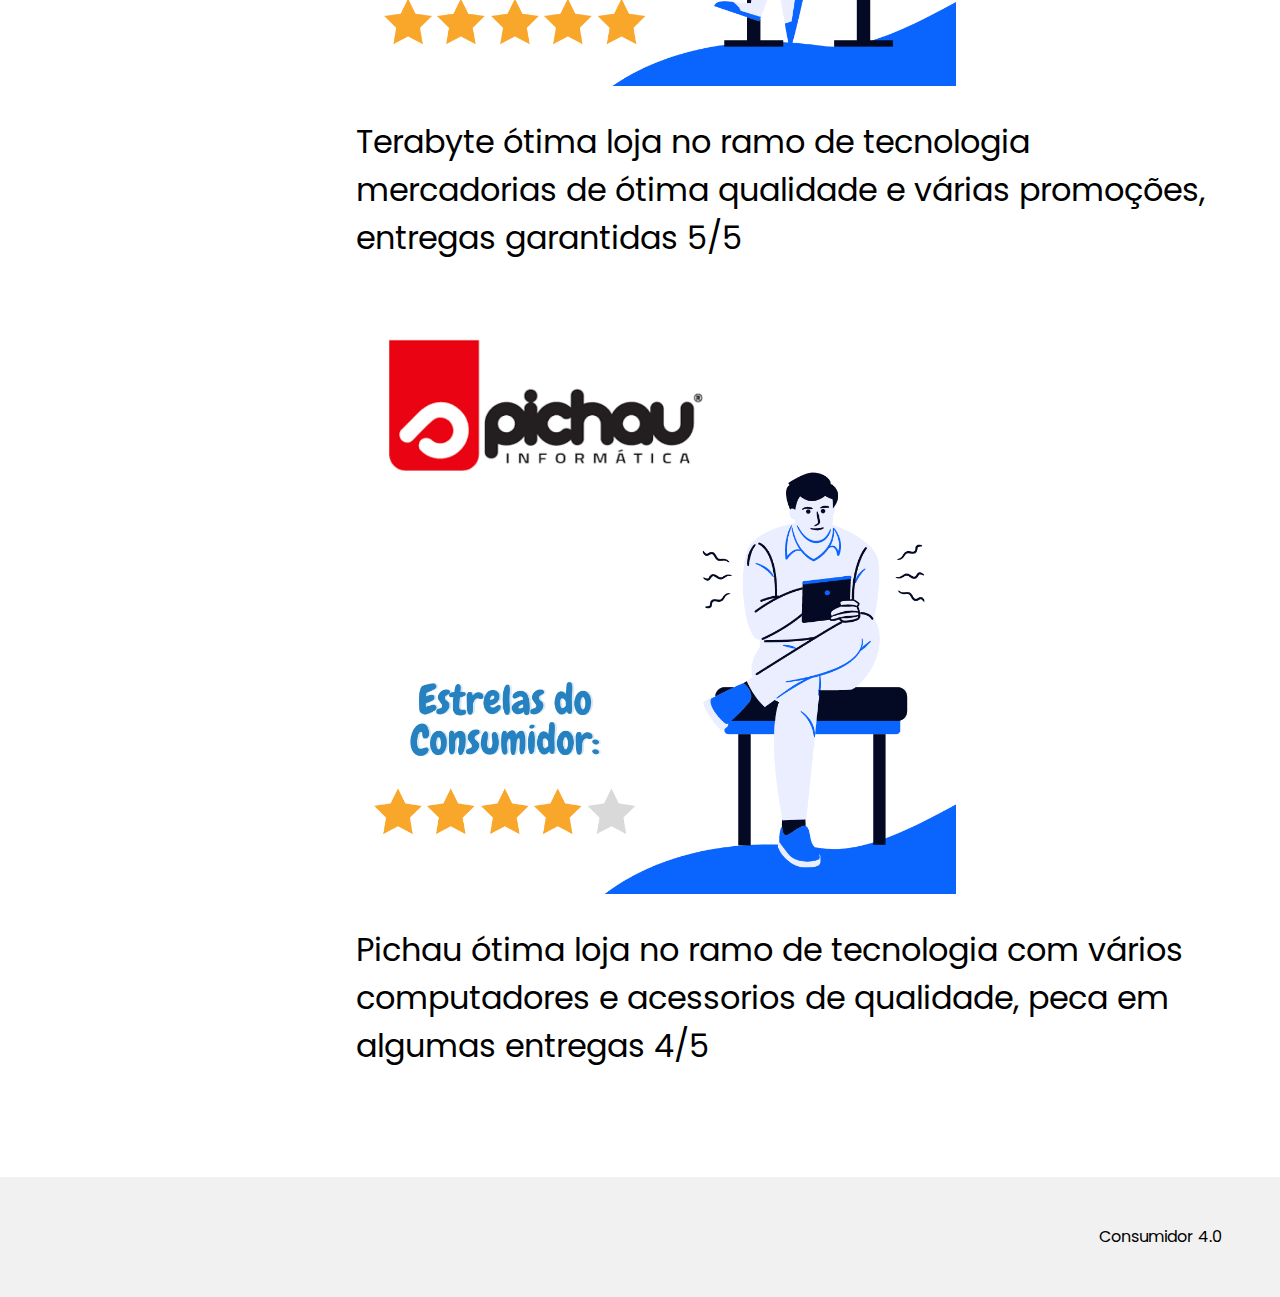
==== commit 353e5d4e: "recomendacoes de lojas conceito completo" ====
--- a/recomendacoes.html
+++ b/recomendacoes.html
@@ -42,28 +42,14 @@
 
   <!-- Conteudo -->
   <div class="w3-container" style="margin-top:80px" id="showcase">
-    <h1 class="w3-jumbo"><b>Meus direitos</b></h1>
+    <h1 class="w3-jumbo"><b>Compras seguras</b></h1>
     <h1 class="w3-xxxlarge w3-text-blue"><b>Recomendações de lojas:</b></h1>
-    <p>Some text about our services - what we do and what we offer. We are lorem ipsum consectetur adipiscing elit, sed do eiusmod tempor incididunt ut labore et dolore magna aliqua. Ut enim ad minim veniam, quis nostrud exercitation ullamco laboris nisi ut aliquip ex ea commodo consequat. Duis aute irure
-    dolor in reprehenderit in voluptate velit esse cillum dolore eu fugiat nulla pariatur. Excepteur sint occaecat cupidatat non proident, sunt in culpa qui officia deserunt mollit anim id est laborum consectetur adipiscing elit, sed do eiusmod tempor
-    incididunt ut labore et dolore magna aliqua. Ut enim ad minim veniam, quis nostrud exercitation ullamco laboris nisi ut aliquip ex ea commodo consequat.
-    </p>
-    <p>Some text about our services - what we do and what we offer. We are lorem ipsum consectetur adipiscing elit, sed do eiusmod tempor incididunt ut labore et dolore magna aliqua. Ut enim ad minim veniam, quis nostrud exercitation ullamco laboris nisi ut aliquip ex ea commodo consequat. Duis aute irure
-    dolor in reprehenderit in voluptate velit esse cillum dolore eu fugiat nulla pariatur. Excepteur sint occaecat cupidatat non proident, sunt in culpa qui officia deserunt mollit anim id est laborum consectetur adipiscing elit, sed do eiusmod tempor
-    incididunt ut labore et dolore magna aliqua. Ut enim ad minim veniam, quis nostrud exercitation ullamco laboris nisi ut aliquip ex ea commodo consequat.
-    </p>
-    <p>Some text about our services - what we do and what we offer. We are lorem ipsum consectetur adipiscing elit, sed do eiusmod tempor incididunt ut labore et dolore magna aliqua. Ut enim ad minim veniam, quis nostrud exercitation ullamco laboris nisi ut aliquip ex ea commodo consequat. Duis aute irure
-    dolor in reprehenderit in voluptate velit esse cillum dolore eu fugiat nulla pariatur. Excepteur sint occaecat cupidatat non proident, sunt in culpa qui officia deserunt mollit anim id est laborum consectetur adipiscing elit, sed do eiusmod tempor
-    incididunt ut labore et dolore magna aliqua. Ut enim ad minim veniam, quis nostrud exercitation ullamco laboris nisi ut aliquip ex ea commodo consequat.
-    </p>
-    <p>Some text about our services - what we do and what we offer. We are lorem ipsum consectetur adipiscing elit, sed do eiusmod tempor incididunt ut labore et dolore magna aliqua. Ut enim ad minim veniam, quis nostrud exercitation ullamco laboris nisi ut aliquip ex ea commodo consequat. Duis aute irure
-    dolor in reprehenderit in voluptate velit esse cillum dolore eu fugiat nulla pariatur. Excepteur sint occaecat cupidatat non proident, sunt in culpa qui officia deserunt mollit anim id est laborum consectetur adipiscing elit, sed do eiusmod tempor
-    incididunt ut labore et dolore magna aliqua. Ut enim ad minim veniam, quis nostrud exercitation ullamco laboris nisi ut aliquip ex ea commodo consequat.
-    </p>
-    <p>Some text about our services - what we do and what we offer. We are lorem ipsum consectetur adipiscing elit, sed do eiusmod tempor incididunt ut labore et dolore magna aliqua. Ut enim ad minim veniam, quis nostrud exercitation ullamco laboris nisi ut aliquip ex ea commodo consequat. Duis aute irure
-    dolor in reprehenderit in voluptate velit esse cillum dolore eu fugiat nulla pariatur. Excepteur sint occaecat cupidatat non proident, sunt in culpa qui officia deserunt mollit anim id est laborum consectetur adipiscing elit, sed do eiusmod tempor
-    incididunt ut labore et dolore magna aliqua. Ut enim ad minim veniam, quis nostrud exercitation ullamco laboris nisi ut aliquip ex ea commodo consequat.
-    </p>
+    <img src="./img/Kabum.png" style="width:600px;height:600px;">
+    <p class="recomendaparagrafo">Kabum ótima loja no ramo de tecnologia com vários computadores e acessorios de ótima qualidade, entregas garantidas 5/5</p>
+    <img src="./img/Terabyte.png" style="width:600px;height:600px;">
+    <p class="recomendaparagrafo">Terabyte ótima loja no ramo de tecnologia mercadorias de ótima qualidade e várias promoções, entregas garantidas 5/5</p>
+    <img src="./img/Pichau.png" style="width:600px;height:600px;">
+    <p class="recomendaparagrafo">Pichau ótima loja no ramo de tecnologia com vários computadores e acessorios de qualidade, peca em algumas entregas 4/5</p>
   </div>
   
   <!-- Photo grid (modal) 
--- a/style.css
+++ b/style.css
@@ -1983,4 +1983,8 @@
   .icon {
 	display: inline;
 	padding-left: 380px;
+  }
+
+  .recomendaparagrafo {
+	  font-size: xx-large;
   }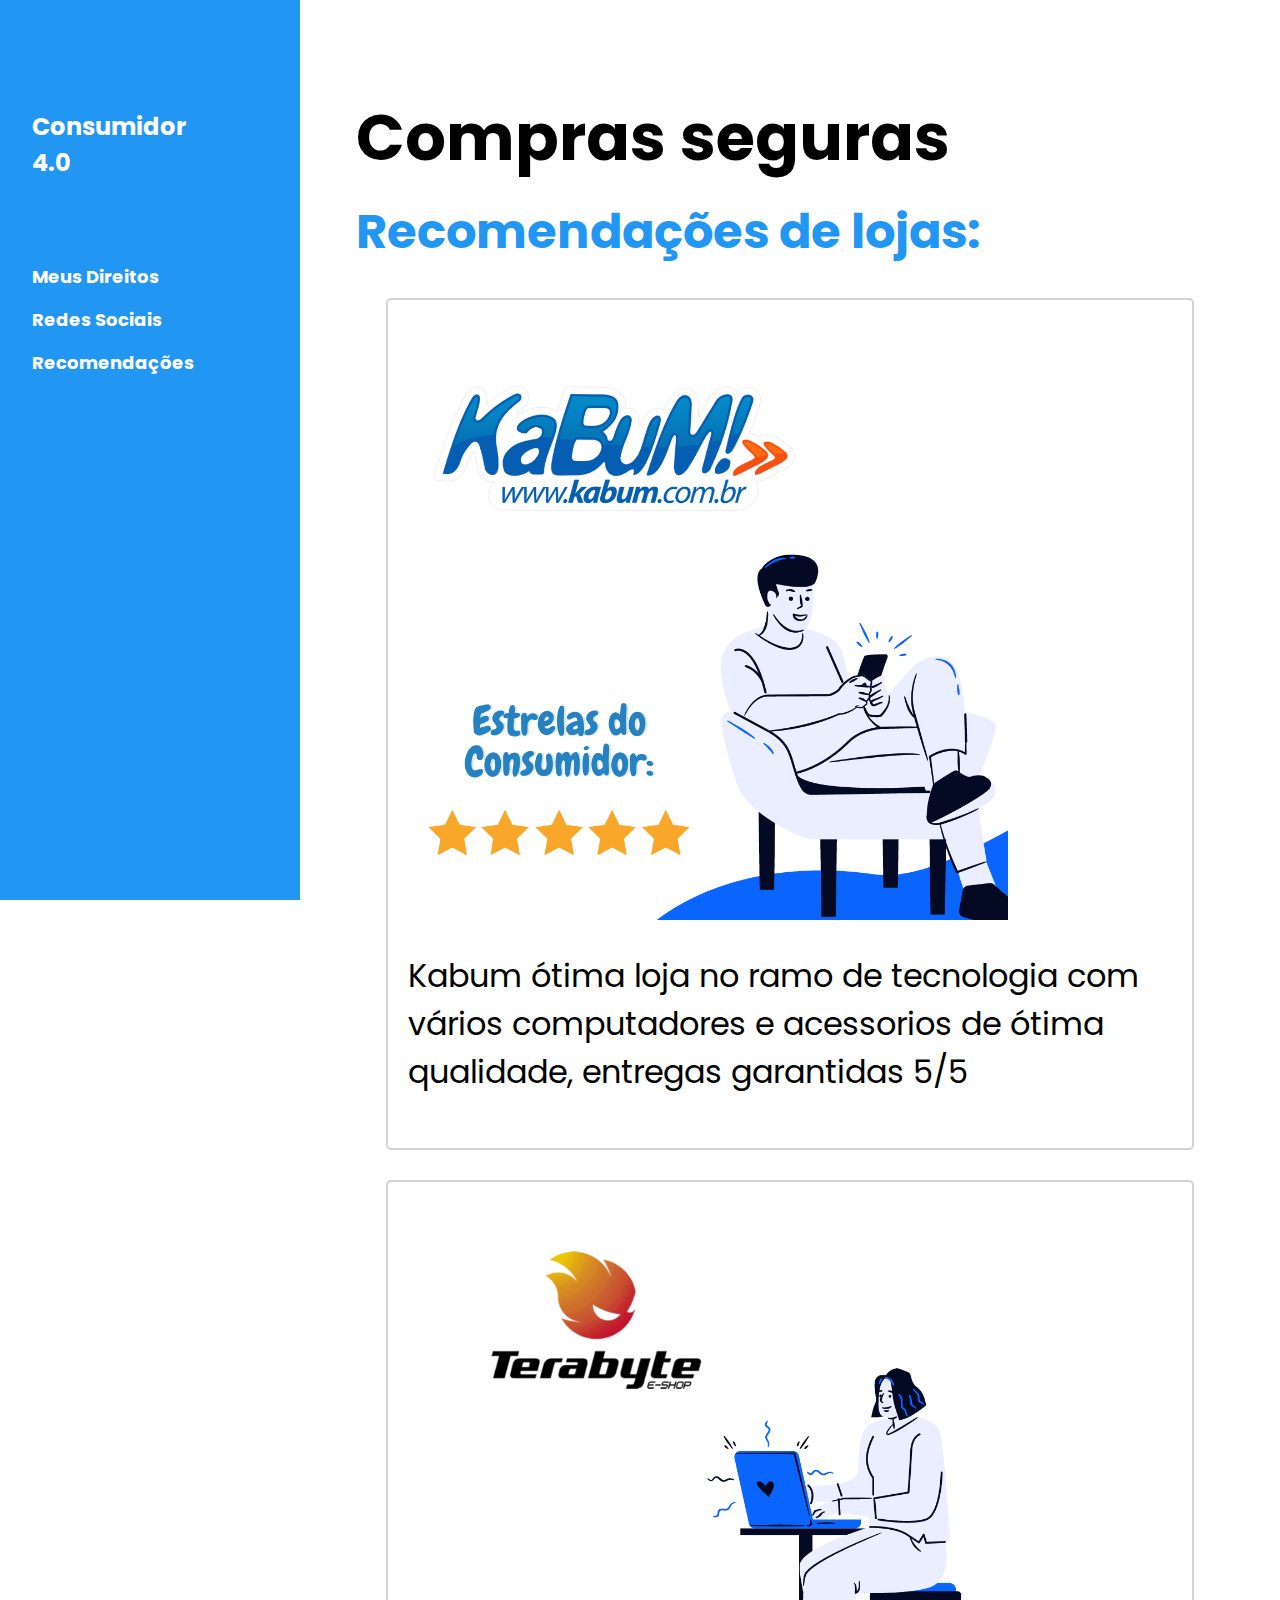
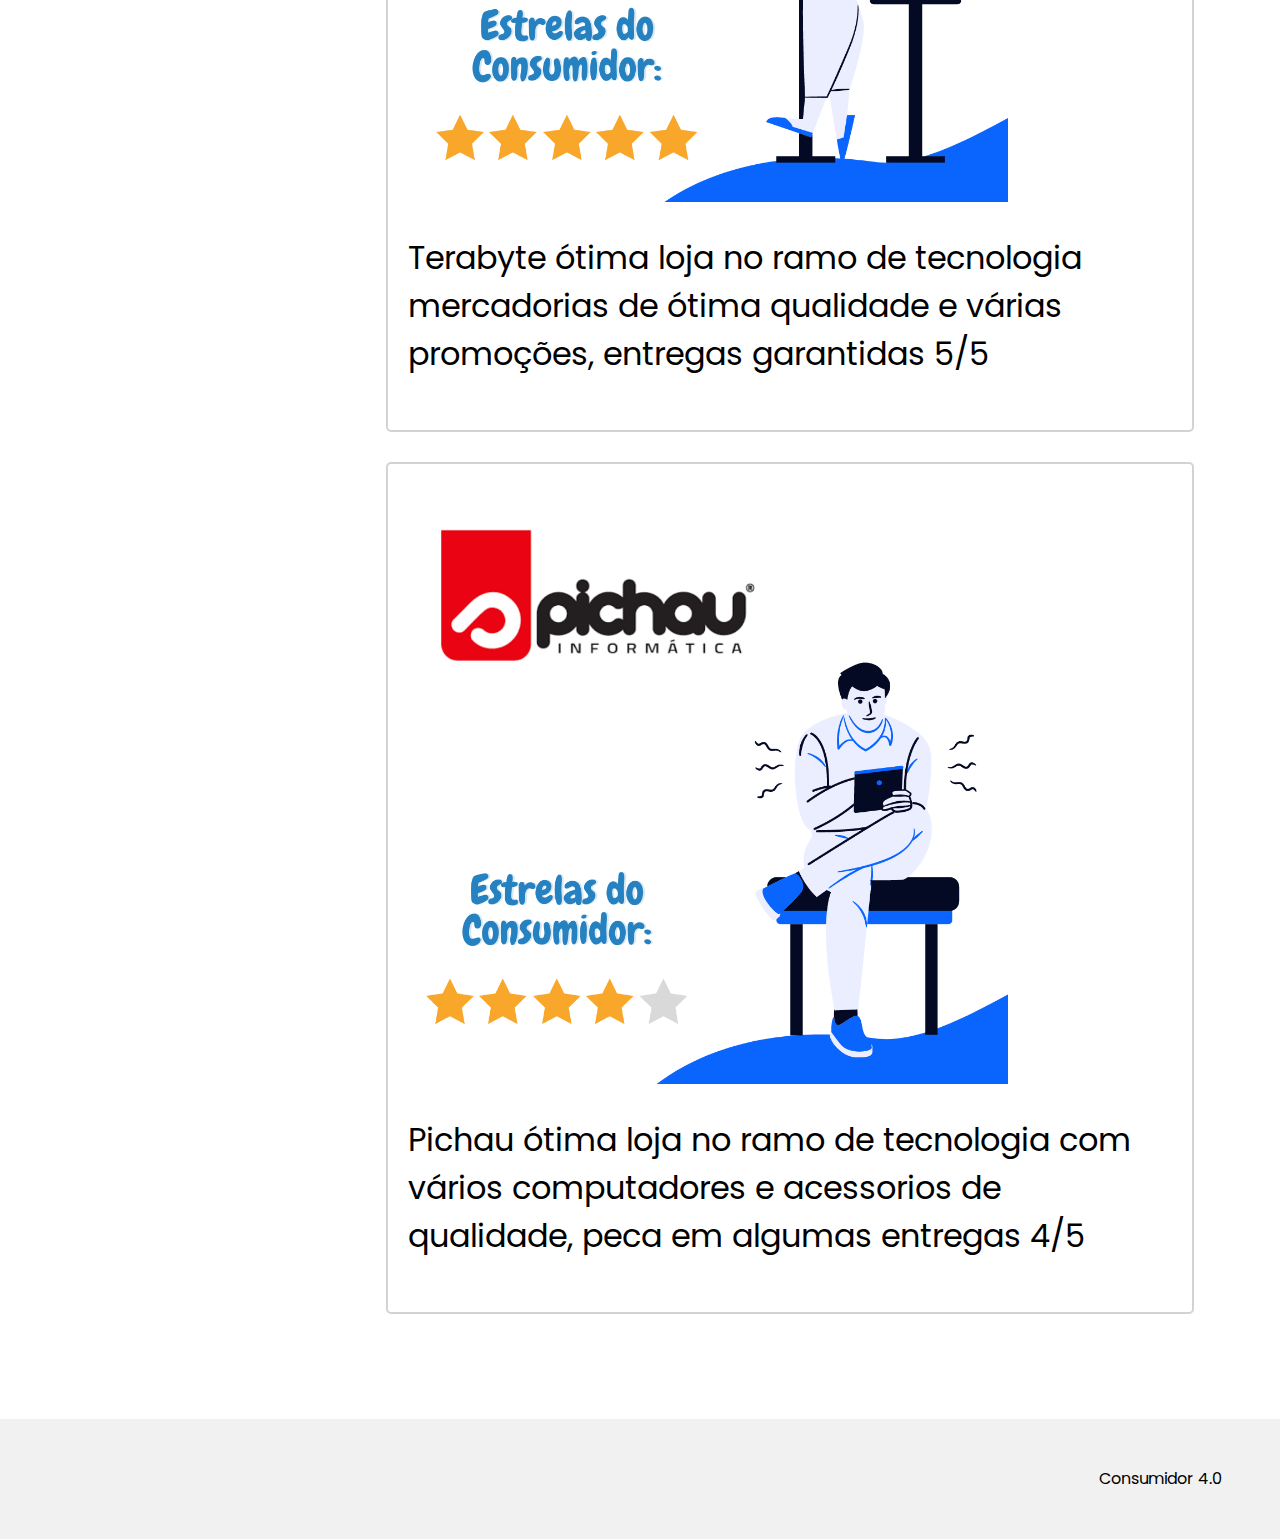
==== commit 8bf04579: "implementa aba meus direitos" ====
--- a/recomendacoes.html
+++ b/recomendacoes.html
@@ -44,37 +44,19 @@
   <div class="w3-container" style="margin-top:80px" id="showcase">
     <h1 class="w3-jumbo"><b>Compras seguras</b></h1>
     <h1 class="w3-xxxlarge w3-text-blue"><b>Recomendações de lojas:</b></h1>
-    <img src="./img/Kabum.png" style="width:600px;height:600px;">
-    <p class="recomendaparagrafo">Kabum ótima loja no ramo de tecnologia com vários computadores e acessorios de ótima qualidade, entregas garantidas 5/5</p>
-    <img src="./img/Terabyte.png" style="width:600px;height:600px;">
-    <p class="recomendaparagrafo">Terabyte ótima loja no ramo de tecnologia mercadorias de ótima qualidade e várias promoções, entregas garantidas 5/5</p>
-    <img src="./img/Pichau.png" style="width:600px;height:600px;">
-    <p class="recomendaparagrafo">Pichau ótima loja no ramo de tecnologia com vários computadores e acessorios de qualidade, peca em algumas entregas 4/5</p>
+    <div class="recomendacoes">
+      <img src="./img/Kabum.png" style="width:600px;height:600px;">
+      <p class="recomendaparagrafo">Kabum ótima loja no ramo de tecnologia com vários computadores e acessorios de ótima qualidade, entregas garantidas 5/5</p>
+    </div>
+    <div class="recomendacoes">
+      <img src="./img/Terabyte.png" style="width:600px;height:600px;">
+      <p class="recomendaparagrafo">Terabyte ótima loja no ramo de tecnologia mercadorias de ótima qualidade e várias promoções, entregas garantidas 5/5</p>
+    </div>
+    <div class="recomendacoes">
+      <img src="./img/Pichau.png" style="width:600px;height:600px;">
+      <p class="recomendaparagrafo">Pichau ótima loja no ramo de tecnologia com vários computadores e acessorios de qualidade, peca em algumas entregas 4/5</p>
+    </div>
   </div>
-  
-  <!-- Photo grid (modal) 
-  <div class="w3-row-padding">
-    <div class="w3-half">
-      <img src="/w3images/kitchenconcrete.jpg" style="width:100%" onclick="onClick(this)" alt="Concrete meets bricks">
-      <img src="/w3images/livingroom.jpg" style="width:100%" onclick="onClick(this)" alt="Light, white and tight scandinavian design">
-      <img src="/w3images/diningroom.jpg" style="width:100%" onclick="onClick(this)" alt="White walls with designer chairs">
-    </div>
-
-    <div class="w3-half">
-      <img src="/w3images/atrium.jpg" style="width:100%" onclick="onClick(this)" alt="Windows for the atrium">
-      <img src="/w3images/bedroom.jpg" style="width:100%" onclick="onClick(this)" alt="Bedroom and office in one space">
-      <img src="/w3images/livingroom2.jpg" style="width:100%" onclick="onClick(this)" alt="Scandinavian design">
-    </div>
-  </div> -->
-
-  <!-- Modal for full size images on click
-  <div id="modal01" class="w3-modal w3-black" style="padding-top:0" onclick="this.style.display='none'">
-    <span class="w3-button w3-black w3-xxlarge w3-display-topright">×</span>
-    <div class="w3-modal-content w3-animate-zoom w3-center w3-transparent w3-padding-64">
-      <img id="img01" class="w3-image">
-      <p id="caption"></p>
-    </div>
-  </div> -->
 
 <!-- Conteúdo da página final -->
 </div>
--- a/style.css
+++ b/style.css
@@ -1987,4 +1987,45 @@
 
   .recomendaparagrafo {
 	  font-size: xx-large;
+  }
+
+  /*Barra de navegação*/
+
+  input[type=text] {
+	width: 130px;
+	box-sizing: border-box;
+	border: 2px solid #ccc;
+	border-radius: 4px;
+	font-size: 16px;
+	background-color: white;
+	background-image: url("https://img.icons8.com/ios-glyphs/24/000000/search.png");
+	background-position: 10px 10px; 
+	background-repeat: no-repeat;
+	padding: 12px 20px 12px 40px;
+	-webkit-transition: width 0.4s ease-in-out;
+	transition: width 0.4s ease-in-out;
+	width: 70%;
+  }
+
+  .pesquisa {
+	  text-align: center;
+	  padding-top: 50px;
+  }
+
+  /*Leis*/
+
+  .leis {
+	padding: 20px;
+	margin: 30px;
+	border: 2px solid lightgray;
+	border-radius: 5px;
+  }
+
+  /*Borda recomendações*/
+
+  .recomendacoes {
+	padding: 20px;
+	margin: 30px;
+	border: 2px solid lightgray;
+	border-radius: 5px;
   }